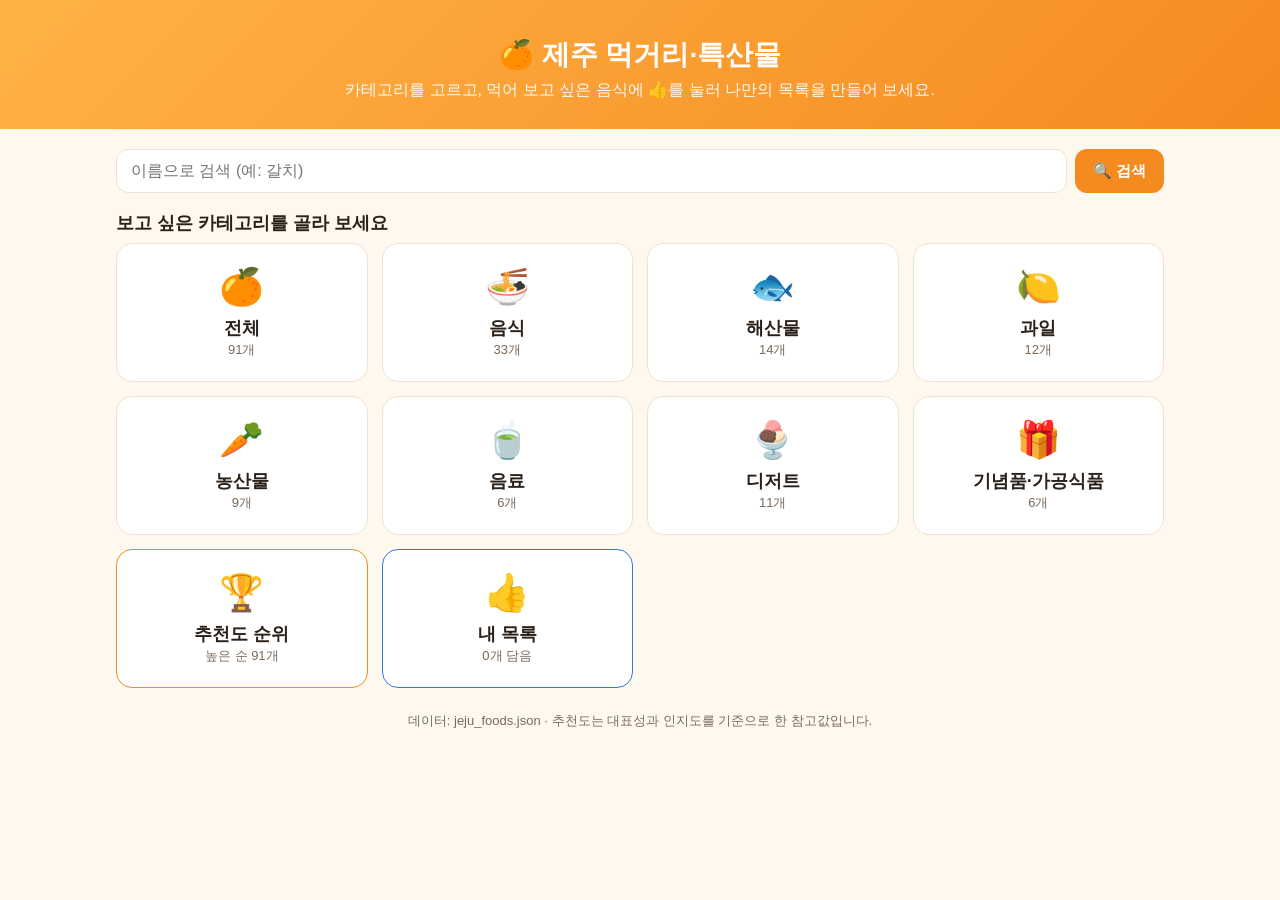
==== 김효준_index.html @ 739ebacb "첫 페이지 검색 추가, index.html을 김효준_index.html로 이름 변경 Co-Authored-By: Claude Sonnet 5.5 <noreply@anthropic." ====
<!doctype html>
<html lang="ko">
<head>
<meta charset="utf-8">
<meta name="viewport" content="width=device-width, initial-scale=1">
<title>제주 먹거리·특산물</title>
<link rel="stylesheet" href="style.css">
</head>
<body>
<header>
<h1>🍊 제주 먹거리·특산물</h1>
<p>카테고리를 고르고, 먹어 보고 싶은 음식에 👍를 눌러 나만의 목록을 만들어 보세요.</p>
</header>
<main>
<form class="home-search" action="list.html" method="get">
<input type="hidden" name="c" value="전체">
<input name="q" type="search" placeholder="이름으로 검색 (예: 갈치)" aria-label="이름으로 검색">
<button type="submit">🔍 검색</button>
</form>
<h2 class="sec-title">보고 싶은 카테고리를 골라 보세요</h2>
<div class="home-grid" id="homeGrid"></div>
<footer>데이터: jeju_foods.json · 추천도는 대표성과 인지도를 기준으로 한 참고값입니다.</footer>
</main>
<script src="data.js"></script>
<script src="common.js"></script>
<script>
const n = c => c === '전체' ? ITEMS.length : ITEMS.filter(i => i.category === c).length;
document.getElementById('homeGrid').innerHTML = CATS.map(c =>
  `<a class="cat-card" href="list.html?c=${encodeURIComponent(c)}"><span class="ico">${ICON[c]}</span><b>${esc(c)}</b><span class="n">${n(c)}개</span></a>`).join('')
  + `<a class="cat-card rank" href="list.html?c=__rank"><span class="ico">🏆</span><b>추천도 순위</b><span class="n">높은 순 ${ITEMS.length}개</span></a>`
  + `<a class="cat-card wish" href="list.html?c=__wish"><span class="ico">👍</span><b>내 목록</b><span class="n">${picked.size}개 담음</span></a>`;
</script>
</body>
</html>
---- style.css ----
:root{--bg:#fff8ee;--card:#fff;--ink:#2b2118;--sub:#7a6a5a;--main:#f58a1f;--main-d:#d46f0a;--line:#f0e2cf;--like:#2f7de1}
*{box-sizing:border-box}
body{margin:0;font-family:-apple-system,"Malgun Gothic","Apple SD Gothic Neo",sans-serif;background:var(--bg);color:var(--ink)}
header{background:linear-gradient(135deg,#ffb347,#f58a1f);color:#fff;padding:36px 16px 28px;text-align:center}
header h1{margin:0 0 6px;font-size:28px}
header p{margin:0;opacity:.95}
main{max-width:1080px;margin:0 auto;padding:16px}
.sec-title{font-size:18px;margin:8px 0}
.home-grid{display:grid;grid-template-columns:repeat(auto-fill,minmax(200px,1fr));gap:14px;margin-top:8px}
.cat-card{background:#fff;border:1px solid var(--line);border-radius:16px;padding:22px 16px;text-align:center;color:var(--ink);text-decoration:none;transition:transform .12s,box-shadow .12s;display:block}
.cat-card:hover{transform:translateY(-3px);box-shadow:0 6px 16px rgba(245,138,31,.18);border-color:var(--main)}
.cat-card .ico{font-size:36px;display:block;margin-bottom:8px}
.cat-card b{display:block;font-size:18px}
.cat-card .n{color:var(--sub);font-size:13px}
.cat-card.wish{border-color:var(--like)}
.top{display:flex;align-items:center;gap:12px;margin-bottom:8px;flex-wrap:wrap}
.top h2{margin:0;font-size:22px}
.back{border:1px solid var(--line);background:#fff;border-radius:10px;padding:8px 14px;cursor:pointer;font-size:14px;font-family:inherit;color:var(--ink);text-decoration:none}
.back:hover{border-color:var(--main)}
.clear{margin-left:auto;border:0;background:none;color:var(--sub);text-decoration:underline;cursor:pointer;font-size:13px}
.toolbar{display:flex;flex-wrap:wrap;gap:10px;margin:8px 0 12px}
.toolbar input,.toolbar select{padding:10px 12px;border:1px solid var(--line);border-radius:10px;font-size:15px;background:#fff;font-family:inherit}
.toolbar input{flex:1;min-width:180px}
.count{color:var(--sub);font-size:14px;margin:4px 0 12px}
.grid{display:grid;grid-template-columns:repeat(auto-fill,minmax(240px,1fr));gap:14px}
.card{background:var(--card);border:1px solid var(--line);border-radius:14px;padding:16px;display:flex;flex-direction:column;gap:8px;position:relative}
.card h3{margin:0;font-size:18px;padding-right:44px}
.tag{align-self:flex-start;font-size:12px;background:#fff1de;color:var(--main-d);padding:3px 9px;border-radius:999px}
.desc{margin:0;color:var(--sub);font-size:14px;line-height:1.5;flex:1}
.score{display:flex;align-items:center;gap:8px;font-size:13px;color:var(--sub)}
.bar{flex:1;height:6px;background:var(--line);border-radius:3px;overflow:hidden}
.bar i{display:block;height:100%;background:var(--main)}
.like{position:absolute;top:10px;right:10px;border:1px solid var(--line);background:#fff;border-radius:999px;font-size:20px;cursor:pointer;line-height:1;padding:6px 8px;filter:grayscale(1);opacity:.55}
.like:hover{opacity:1}
.like.on{filter:none;opacity:1;border-color:var(--like);background:#eaf2fd}
.card.picked{border-color:var(--like);box-shadow:0 0 0 1px var(--like) inset}
.empty{text-align:center;color:var(--sub);padding:48px 0;grid-column:1/-1}
footer{text-align:center;color:var(--sub);font-size:13px;padding:24px 0 40px}
.cat-card.rank{border-color:var(--main)}
.rk{align-self:flex-start;font-size:13px;font-weight:700;background:#f3ece2;color:var(--sub);padding:3px 10px;border-radius:999px}
.rk.r1{background:#ffd54a;color:#5a4300}
.rk.r2{background:#d9dee5;color:#39424e}
.rk.r3{background:#f0b78a;color:#5c3213}
.home-search{display:flex;gap:8px;margin:4px 0 18px}
.home-search input{flex:1;min-width:0;padding:12px 14px;border:1px solid var(--line);border-radius:12px;font-size:16px;background:#fff;font-family:inherit}
.home-search input:focus{outline:none;border-color:var(--main);box-shadow:0 0 0 3px rgba(245,138,31,.2)}
.home-search button{padding:0 18px;border:0;border-radius:12px;background:var(--main);color:#fff;font-size:15px;font-weight:700;font-family:inherit;cursor:pointer}
.home-search button:hover{background:var(--main-d)}
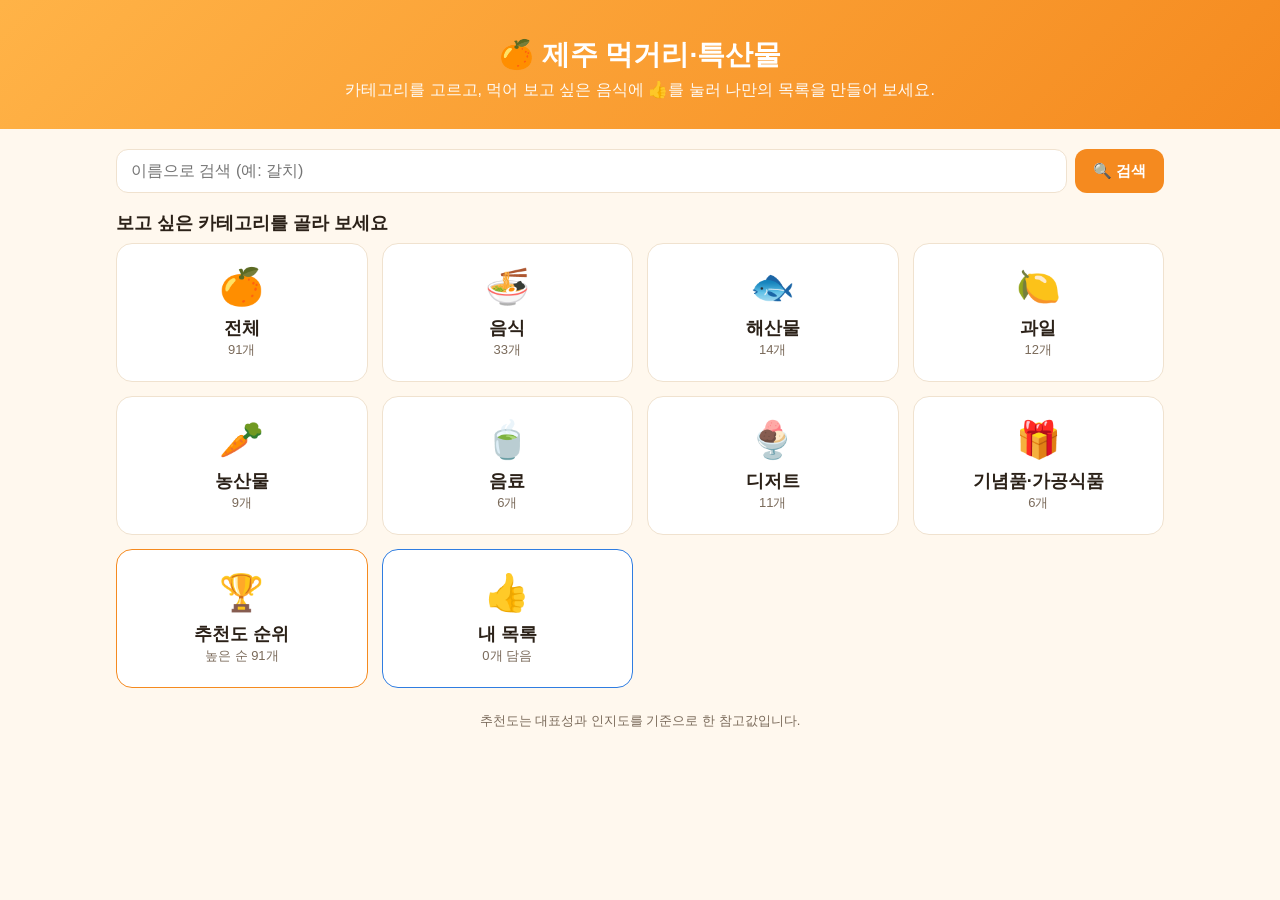
==== commit 832c6427: "김효준_index.html을 단일 파일로 통합 (스타일·데이터·목록 화면 포함) Co-Authored-By: Claude Sonnet 5.5 <noreply@anthropic.co" ====
--- a/김효준_index.html
+++ b/김효준_index.html
@@ -4,31 +4,898 @@
 <meta charset="utf-8">
 <meta name="viewport" content="width=device-width, initial-scale=1">
 <title>제주 먹거리·특산물</title>
-<link rel="stylesheet" href="style.css">
+<style>
+:root{--bg:#fff8ee;--card:#fff;--ink:#2b2118;--sub:#7a6a5a;--main:#f58a1f;--main-d:#d46f0a;--line:#f0e2cf;--like:#2f7de1}
+*{box-sizing:border-box}
+body{margin:0;font-family:-apple-system,"Malgun Gothic","Apple SD Gothic Neo",sans-serif;background:var(--bg);color:var(--ink)}
+header{background:linear-gradient(135deg,#ffb347,#f58a1f);color:#fff;padding:36px 16px 28px;text-align:center}
+header h1{margin:0 0 6px;font-size:28px}
+header p{margin:0;opacity:.95}
+main{max-width:1080px;margin:0 auto;padding:16px}
+.sec-title{font-size:18px;margin:8px 0}
+.home-grid{display:grid;grid-template-columns:repeat(auto-fill,minmax(200px,1fr));gap:14px;margin-top:8px}
+.cat-card{background:#fff;border:1px solid var(--line);border-radius:16px;padding:22px 16px;text-align:center;color:var(--ink);text-decoration:none;transition:transform .12s,box-shadow .12s;display:block}
+.cat-card:hover{transform:translateY(-3px);box-shadow:0 6px 16px rgba(245,138,31,.18);border-color:var(--main)}
+.cat-card .ico{font-size:36px;display:block;margin-bottom:8px}
+.cat-card b{display:block;font-size:18px}
+.cat-card .n{color:var(--sub);font-size:13px}
+.cat-card.wish{border-color:var(--like)}
+.top{display:flex;align-items:center;gap:12px;margin-bottom:8px;flex-wrap:wrap}
+.top h2{margin:0;font-size:22px}
+.back{border:1px solid var(--line);background:#fff;border-radius:10px;padding:8px 14px;cursor:pointer;font-size:14px;font-family:inherit;color:var(--ink);text-decoration:none}
+.back:hover{border-color:var(--main)}
+.clear{margin-left:auto;border:0;background:none;color:var(--sub);text-decoration:underline;cursor:pointer;font-size:13px}
+.toolbar{display:flex;flex-wrap:wrap;gap:10px;margin:8px 0 12px}
+.toolbar input,.toolbar select{padding:10px 12px;border:1px solid var(--line);border-radius:10px;font-size:15px;background:#fff;font-family:inherit}
+.toolbar input{flex:1;min-width:180px}
+.count{color:var(--sub);font-size:14px;margin:4px 0 12px}
+.grid{display:grid;grid-template-columns:repeat(auto-fill,minmax(240px,1fr));gap:14px}
+.card{background:var(--card);border:1px solid var(--line);border-radius:14px;padding:16px;display:flex;flex-direction:column;gap:8px;position:relative}
+.card h3{margin:0;font-size:18px;padding-right:44px}
+.tag{align-self:flex-start;font-size:12px;background:#fff1de;color:var(--main-d);padding:3px 9px;border-radius:999px}
+.desc{margin:0;color:var(--sub);font-size:14px;line-height:1.5;flex:1}
+.score{display:flex;align-items:center;gap:8px;font-size:13px;color:var(--sub)}
+.bar{flex:1;height:6px;background:var(--line);border-radius:3px;overflow:hidden}
+.bar i{display:block;height:100%;background:var(--main)}
+.like{position:absolute;top:10px;right:10px;border:1px solid var(--line);background:#fff;border-radius:999px;font-size:20px;cursor:pointer;line-height:1;padding:6px 8px;filter:grayscale(1);opacity:.55}
+.like:hover{opacity:1}
+.like.on{filter:none;opacity:1;border-color:var(--like);background:#eaf2fd}
+.card.picked{border-color:var(--like);box-shadow:0 0 0 1px var(--like) inset}
+.empty{text-align:center;color:var(--sub);padding:48px 0;grid-column:1/-1}
+footer{text-align:center;color:var(--sub);font-size:13px;padding:24px 0 40px}
+.cat-card.rank{border-color:var(--main)}
+.rk{align-self:flex-start;font-size:13px;font-weight:700;background:#f3ece2;color:var(--sub);padding:3px 10px;border-radius:999px}
+.rk.r1{background:#ffd54a;color:#5a4300}
+.rk.r2{background:#d9dee5;color:#39424e}
+.rk.r3{background:#f0b78a;color:#5c3213}
+.home-search{display:flex;gap:8px;margin:4px 0 18px}
+.home-search input{flex:1;min-width:0;padding:12px 14px;border:1px solid var(--line);border-radius:12px;font-size:16px;background:#fff;font-family:inherit}
+.home-search input:focus{outline:none;border-color:var(--main);box-shadow:0 0 0 3px rgba(245,138,31,.2)}
+.home-search button{padding:0 18px;border:0;border-radius:12px;background:var(--main);color:#fff;font-size:15px;font-weight:700;font-family:inherit;cursor:pointer}
+.home-search button:hover{background:var(--main-d)}
+
+</style>
 </head>
 <body>
 <header>
 <h1>🍊 제주 먹거리·특산물</h1>
-<p>카테고리를 고르고, 먹어 보고 싶은 음식에 👍를 눌러 나만의 목록을 만들어 보세요.</p>
+<p id="lead">카테고리를 고르고, 먹어 보고 싶은 음식에 👍를 눌러 나만의 목록을 만들어 보세요.</p>
 </header>
 <main>
-<form class="home-search" action="list.html" method="get">
+
+<!-- 첫 화면 -->
+<section id="home">
+<form class="home-search" method="get">
 <input type="hidden" name="c" value="전체">
 <input name="q" type="search" placeholder="이름으로 검색 (예: 갈치)" aria-label="이름으로 검색">
 <button type="submit">🔍 검색</button>
 </form>
 <h2 class="sec-title">보고 싶은 카테고리를 골라 보세요</h2>
 <div class="home-grid" id="homeGrid"></div>
-<footer>데이터: jeju_foods.json · 추천도는 대표성과 인지도를 기준으로 한 참고값입니다.</footer>
+</section>
+
+<!-- 목록 화면 -->
+<section id="listview" hidden>
+<div class="top"><a class="back" href="?">← 처음으로</a><h2 id="title"></h2><button class="clear" id="clear">목록 비우기</button></div>
+<div class="toolbar">
+<input id="q" type="search" placeholder="이름으로 검색 (예: 갈치)">
+<select id="sort">
+<option value="high">추천도 높은 순</option>
+<option value="low">추천도 낮은 순</option>
+<option value="name">이름 가나다순</option>
+</select>
+</div>
+<div class="count" id="count"></div>
+<div class="grid" id="grid"></div>
+</section>
+
+<footer>추천도는 대표성과 인지도를 기준으로 한 참고값입니다.</footer>
 </main>
-<script src="data.js"></script>
-<script src="common.js"></script>
+
+<!-- 데이터 (jeju_foods.json 과 같은 내용을 파일 안에 포함) -->
 <script>
-const n = c => c === '전체' ? ITEMS.length : ITEMS.filter(i => i.category === c).length;
-document.getElementById('homeGrid').innerHTML = CATS.map(c =>
-  `<a class="cat-card" href="list.html?c=${encodeURIComponent(c)}"><span class="ico">${ICON[c]}</span><b>${esc(c)}</b><span class="n">${n(c)}개</span></a>`).join('')
-  + `<a class="cat-card rank" href="list.html?c=__rank"><span class="ico">🏆</span><b>추천도 순위</b><span class="n">높은 순 ${ITEMS.length}개</span></a>`
-  + `<a class="cat-card wish" href="list.html?c=__wish"><span class="ico">👍</span><b>내 목록</b><span class="n">${picked.size}개 담음</span></a>`;
+// jeju_foods.json 과 같은 내용 (파일로 열어도 동작하도록 JS로 포함)
+window.JEJU_DATA = {
+  "region": "제주특별자치도",
+  "topic": "제주 먹거리·특산물",
+  "items": [
+    {
+      "name": "고기국수",
+      "category": "음식",
+      "description": "돼지 사골 육수에 중면과 수육을 올린 제주의 대표 국수. 잔치 음식에서 유래했다.",
+      "score": 92,
+      "selected": false,
+      "source": "https://www.visitjeju.net"
+    },
+    {
+      "name": "몸국",
+      "category": "음식",
+      "description": "돼지 육수에 모자반(몸)을 넣고 끓인 제주 잔치 국물 요리.",
+      "score": 70,
+      "selected": false,
+      "source": "https://www.visitjeju.net"
+    },
+    {
+      "name": "각재기국",
+      "category": "음식",
+      "description": "각재기(전갱이)를 배추와 함께 맑게 끓인 제주식 생선국.",
+      "score": 60,
+      "selected": false,
+      "source": "https://www.visitjeju.net"
+    },
+    {
+      "name": "갈치국",
+      "category": "음식",
+      "description": "싱싱한 갈치에 늙은호박과 배추를 넣어 끓인 시원한 국.",
+      "score": 78,
+      "selected": false,
+      "source": "https://www.visitjeju.net"
+    },
+    {
+      "name": "갈치조림",
+      "category": "음식",
+      "description": "무와 감자를 깔고 은갈치를 양념에 졸인 제주 대표 밥반찬.",
+      "score": 88,
+      "selected": false,
+      "source": "https://www.visitjeju.net"
+    },
+    {
+      "name": "성게미역국",
+      "category": "음식",
+      "description": "보라성게알을 듬뿍 넣어 끓이는 제주 해안가 미역국.",
+      "score": 76,
+      "selected": false,
+      "source": "https://www.visitjeju.net"
+    },
+    {
+      "name": "보말칼국수",
+      "category": "음식",
+      "description": "보말(고둥)로 낸 진한 육수의 칼국수.",
+      "score": 80,
+      "selected": false,
+      "source": "https://www.visitjeju.net"
+    },
+    {
+      "name": "접짝뼈국",
+      "category": "음식",
+      "description": "돼지 갈비뼈(접짝뼈)를 푹 고아 낸 제주 향토 국.",
+      "score": 55,
+      "selected": false,
+      "source": "https://www.visitjeju.net"
+    },
+    {
+      "name": "고사리육개장",
+      "category": "음식",
+      "description": "제주 고사리와 돼지고기를 푹 끓인 얼큰한 육개장.",
+      "score": 85,
+      "selected": false,
+      "source": "https://www.visitjeju.net"
+    },
+    {
+      "name": "멜국",
+      "category": "음식",
+      "description": "제철 멸치(멜)를 배추와 넣어 끓인 시원한 국.",
+      "score": 58,
+      "selected": false,
+      "source": "https://www.visitjeju.net"
+    },
+    {
+      "name": "자리물회",
+      "category": "음식",
+      "description": "자리돔을 뼈째 썰어 된장 또는 식초 육수에 말아먹는 여름 물회.",
+      "score": 84,
+      "selected": false,
+      "source": "https://www.visitjeju.net"
+    },
+    {
+      "name": "한치물회",
+      "category": "음식",
+      "description": "오징어류 한치를 채 썰어 새콤달콤한 육수에 먹는 물회.",
+      "score": 82,
+      "selected": false,
+      "source": "https://www.visitjeju.net"
+    },
+    {
+      "name": "옥돔구이",
+      "category": "음식",
+      "description": "담백하고 쫀득한 옥돔을 소금 간하여 구운 제주 대표 생선구이.",
+      "score": 86,
+      "selected": false,
+      "source": "https://www.visitjeju.net"
+    },
+    {
+      "name": "옥돔미역국",
+      "category": "음식",
+      "description": "옥돔으로 맑게 끓인 제주 생일상 미역국.",
+      "score": 74,
+      "selected": false,
+      "source": "https://www.visitjeju.net"
+    },
+    {
+      "name": "고등어회",
+      "category": "음식",
+      "description": "제주 바다 갓 잡은 고등어를 회로 즐기는 별미.",
+      "score": 83,
+      "selected": false,
+      "source": "https://www.visitjeju.net"
+    },
+    {
+      "name": "고등어조림",
+      "category": "음식",
+      "description": "무를 깔고 묵은지나 양념으로 조린 고등어 요리.",
+      "score": 72,
+      "selected": false,
+      "source": "https://www.visitjeju.net"
+    },
+    {
+      "name": "전복죽",
+      "category": "음식",
+      "description": "내장까지 갈아 넣어 고소하고 진한 제주 전복죽.",
+      "score": 90,
+      "selected": false,
+      "source": "https://www.visitjeju.net"
+    },
+    {
+      "name": "전복뚝배기",
+      "category": "음식",
+      "description": "제주 전복을 뚝배기에 넣어 끓인 영양 국물 요리.",
+      "score": 79,
+      "selected": false,
+      "source": "https://www.visitjeju.net"
+    },
+    {
+      "name": "해물뚝배기",
+      "category": "음식",
+      "description": "각종 해산물과 채소를 넣어 얼큰하게 끓인 뚝배기.",
+      "score": 75,
+      "selected": false,
+      "source": "https://www.visitjeju.net"
+    },
+    {
+      "name": "오분자기뚝배기",
+      "category": "음식",
+      "description": "전복 닮은 오분자기를 넣고 끓인 제주 향토 뚝배기.",
+      "score": 81,
+      "selected": false,
+      "source": "https://www.visitjeju.net"
+    },
+    {
+      "name": "돔베고기",
+      "category": "음식",
+      "description": "삶은 돼지고기를 도마(돔베)째 썰어 내는 제주식 수육.",
+      "score": 89,
+      "selected": false,
+      "source": "https://www.visitjeju.net"
+    },
+    {
+      "name": "제주식 순대",
+      "category": "음식",
+      "description": "찹쌀과 채소 등을 채워 만든 제주식 순대.",
+      "score": 54,
+      "selected": false,
+      "source": "https://www.visitjeju.net"
+    },
+    {
+      "name": "꿩메밀칼국수",
+      "category": "음식",
+      "description": "꿩 육수와 메밀면으로 만든 제주 옛 겨울 음식.",
+      "score": 52,
+      "selected": false,
+      "source": "https://www.visitjeju.net"
+    },
+    {
+      "name": "메밀비빔국수",
+      "category": "음식",
+      "description": "제주산 메밀면을 양념에 비벼 먹는 국수.",
+      "score": 66,
+      "selected": false,
+      "source": "https://www.visitjeju.net"
+    },
+    {
+      "name": "성게비빔밥",
+      "category": "음식",
+      "description": "성게알을 올려 비벼 먹는 해산물 비빔밥.",
+      "score": 77,
+      "selected": false,
+      "source": "https://www.visitjeju.net"
+    },
+    {
+      "name": "톳밥",
+      "category": "음식",
+      "description": "제주 톳을 넣어 지은 향긋한 밥.",
+      "score": 50,
+      "selected": false,
+      "source": "https://www.visitjeju.net"
+    },
+    {
+      "name": "말고기육회",
+      "category": "음식",
+      "description": "제주마 고기로 만든 육회. 제주 향토 음식.",
+      "score": 45,
+      "selected": false,
+      "source": "https://www.visitjeju.net"
+    },
+    {
+      "name": "갈치구이",
+      "category": "음식",
+      "description": "은갈치를 통째로 구워 담백하게 즐기는 요리.",
+      "score": 85,
+      "selected": false,
+      "source": "https://www.visitjeju.net"
+    },
+    {
+      "name": "몸국 정식",
+      "category": "음식",
+      "description": "몸국을 중심으로 한 제주 반상 한 상차림.",
+      "score": 48,
+      "selected": false,
+      "source": "https://www.visitjeju.net"
+    },
+    {
+      "name": "접짝뼈 갈비찜",
+      "category": "음식",
+      "description": "돼지 접짝뼈를 양념에 쪄낸 제주식 갈비찜.",
+      "score": 47,
+      "selected": false,
+      "source": "https://www.visitjeju.net"
+    },
+    {
+      "name": "은갈치",
+      "category": "해산물",
+      "description": "은빛 비늘이 선명한 제주 대표 갈치. 낚시로 잡아 품질이 높다.",
+      "score": 93,
+      "selected": false,
+      "source": "https://www.visitjeju.net"
+    },
+    {
+      "name": "옥돔",
+      "category": "해산물",
+      "description": "붉은빛이 도는 제주 대표 생선. 제사상에도 오른다.",
+      "score": 88,
+      "selected": false,
+      "source": "https://www.visitjeju.net"
+    },
+    {
+      "name": "한치",
+      "category": "해산물",
+      "description": "제주 여름철 대표 오징어류. 쫄깃하고 담백하다.",
+      "score": 80,
+      "selected": false,
+      "source": "https://www.visitjeju.net"
+    },
+    {
+      "name": "제주 전복",
+      "category": "해산물",
+      "description": "해녀가 채취하거나 양식한 제주의 대표 해산물.",
+      "score": 91,
+      "selected": false,
+      "source": "https://www.visitjeju.net"
+    },
+    {
+      "name": "오분자기",
+      "category": "해산물",
+      "description": "전복과 닮은 작은 조개류. 제주 해안에서 난다.",
+      "score": 70,
+      "selected": false,
+      "source": "https://www.visitjeju.net"
+    },
+    {
+      "name": "뿔소라",
+      "category": "해산물",
+      "description": "제주 해녀가 채취하는 대표 소라. 구이와 회로 먹는다.",
+      "score": 78,
+      "selected": false,
+      "source": "https://www.visitjeju.net"
+    },
+    {
+      "name": "보말",
+      "category": "해산물",
+      "description": "바위에 붙은 작은 고둥. 칼국수나 죽에 쓰인다.",
+      "score": 72,
+      "selected": false,
+      "source": "https://www.visitjeju.net"
+    },
+    {
+      "name": "성게(보라성게)",
+      "category": "해산물",
+      "description": "해녀가 채취하는 성게알. 봄~여름이 제철이다.",
+      "score": 75,
+      "selected": false,
+      "source": "https://www.visitjeju.net"
+    },
+    {
+      "name": "자리돔",
+      "category": "해산물",
+      "description": "제주 여름 대표 생선. 물회와 구이로 먹는다.",
+      "score": 82,
+      "selected": false,
+      "source": "https://www.visitjeju.net"
+    },
+    {
+      "name": "방어",
+      "category": "해산물",
+      "description": "겨울 모슬포 방어가 유명하다.",
+      "score": 68,
+      "selected": false,
+      "source": "https://www.visitjeju.net"
+    },
+    {
+      "name": "제주 멸치(멜)",
+      "category": "해산물",
+      "description": "제철 멜은 국과 튀김으로 즐긴다.",
+      "score": 50,
+      "selected": false,
+      "source": "https://www.visitjeju.net"
+    },
+    {
+      "name": "톳",
+      "category": "해산물",
+      "description": "제주 바다의 해조류. 무침과 밥에 쓰인다.",
+      "score": 60,
+      "selected": false,
+      "source": "https://www.visitjeju.net"
+    },
+    {
+      "name": "우뭇가사리",
+      "category": "해산물",
+      "description": "한천과 우무 재료. 제주식 우뭇가사리 냉국이 별미다.",
+      "score": 50,
+      "selected": false,
+      "source": "https://www.visitjeju.net"
+    },
+    {
+      "name": "제주 돌미역",
+      "category": "해산물",
+      "description": "제주 청정 해안에서 자라는 거친 질감의 미역.",
+      "score": 57,
+      "selected": false,
+      "source": "https://www.visitjeju.net"
+    },
+    {
+      "name": "감귤",
+      "category": "과일",
+      "description": "제주를 대표하는 온주밀감. 겨울 대표 과일.",
+      "score": 96,
+      "selected": false,
+      "source": "https://www.visitjeju.net"
+    },
+    {
+      "name": "한라봉",
+      "category": "과일",
+      "description": "꼭지가 한라산을 닮은 달콤새콤한 만감류.",
+      "score": 92,
+      "selected": false,
+      "source": "https://www.visitjeju.net"
+    },
+    {
+      "name": "천혜향",
+      "category": "과일",
+      "description": "향이 진하고 과즙이 풍부한 만감류.",
+      "score": 87,
+      "selected": false,
+      "source": "https://www.visitjeju.net"
+    },
+    {
+      "name": "레드향",
+      "category": "과일",
+      "description": "한라봉과 온주밀감을 교배한 붉은빛 만감류.",
+      "score": 84,
+      "selected": false,
+      "source": "https://www.visitjeju.net"
+    },
+    {
+      "name": "황금향",
+      "category": "과일",
+      "description": "크고 단맛이 강한 만감류.",
+      "score": 72,
+      "selected": false,
+      "source": "https://www.visitjeju.net"
+    },
+    {
+      "name": "카라향",
+      "category": "과일",
+      "description": "껍질이 얇고 달콤한 오렌지계 과일.",
+      "score": 62,
+      "selected": false,
+      "source": "https://www.visitjeju.net"
+    },
+    {
+      "name": "청귤",
+      "category": "과일",
+      "description": "덜 익은 푸른 귤. 청과 차에 쓰인다.",
+      "score": 65,
+      "selected": false,
+      "source": "https://www.visitjeju.net"
+    },
+    {
+      "name": "하귤",
+      "category": "과일",
+      "description": "여름 귤이라 불리는 크고 신맛 나는 귤.",
+      "score": 42,
+      "selected": false,
+      "source": "https://www.visitjeju.net"
+    },
+    {
+      "name": "애플망고",
+      "category": "과일",
+      "description": "제주 온실에서 재배하는 달콤한 망고.",
+      "score": 70,
+      "selected": false,
+      "source": "https://www.visitjeju.net"
+    },
+    {
+      "name": "용과",
+      "category": "과일",
+      "description": "제주 온실 재배 열대과일.",
+      "score": 48,
+      "selected": false,
+      "source": "https://www.visitjeju.net"
+    },
+    {
+      "name": "백향과",
+      "category": "과일",
+      "description": "새콤달콤한 열대과일. 제주에서 재배한다.",
+      "score": 52,
+      "selected": false,
+      "source": "https://www.visitjeju.net"
+    },
+    {
+      "name": "제주 바나나",
+      "category": "과일",
+      "description": "제주에서 재배한 국산 바나나.",
+      "score": 44,
+      "selected": false,
+      "source": "https://www.visitjeju.net"
+    },
+    {
+      "name": "구좌 당근",
+      "category": "농산물",
+      "description": "제주 구좌읍에서 나는 당근. 단맛이 강하다.",
+      "score": 76,
+      "selected": false,
+      "source": "https://www.visitjeju.net"
+    },
+    {
+      "name": "제주 월동무",
+      "category": "농산물",
+      "description": "겨울을 나며 자라 달고 아삭한 무.",
+      "score": 55,
+      "selected": false,
+      "source": "https://www.visitjeju.net"
+    },
+    {
+      "name": "제주 마늘(마농)",
+      "category": "농산물",
+      "description": "제주 향토 마늘. 마농이라 부른다.",
+      "score": 58,
+      "selected": false,
+      "source": "https://www.visitjeju.net"
+    },
+    {
+      "name": "제주 양배추",
+      "category": "농산물",
+      "description": "겨울 제주에서 자라는 달고 부드러운 양배추.",
+      "score": 45,
+      "selected": false,
+      "source": "https://www.visitjeju.net"
+    },
+    {
+      "name": "제주 고사리",
+      "category": "농산물",
+      "description": "봄 한라산 자락에서 채취하는 고사리.",
+      "score": 80,
+      "selected": false,
+      "source": "https://www.visitjeju.net"
+    },
+    {
+      "name": "제주 메밀",
+      "category": "농산물",
+      "description": "제주의 대표 곡물. 국수와 빙떡의 재료.",
+      "score": 64,
+      "selected": false,
+      "source": "https://www.visitjeju.net"
+    },
+    {
+      "name": "우도 땅콩",
+      "category": "농산물",
+      "description": "우도의 모래땅에서 자란 고소한 땅콩.",
+      "score": 83,
+      "selected": false,
+      "source": "https://www.visitjeju.net"
+    },
+    {
+      "name": "제주 고구마",
+      "category": "농산물",
+      "description": "달고 포슬한 제주 고구마.",
+      "score": 56,
+      "selected": false,
+      "source": "https://www.visitjeju.net"
+    },
+    {
+      "name": "제주 유채꿀",
+      "category": "농산물",
+      "description": "봄 유채꽃에서 얻은 꿀.",
+      "score": 46,
+      "selected": false,
+      "source": "https://www.visitjeju.net"
+    },
+    {
+      "name": "제주 흑돼지",
+      "category": "음식",
+      "description": "오겹살과 근고기로 유명한 제주 토종 흑돼지.",
+      "score": 95,
+      "selected": false,
+      "source": "https://www.visitjeju.net"
+    },
+    {
+      "name": "제주마 말고기",
+      "category": "음식",
+      "description": "제주의 말 문화에서 이어진 고기 요리.",
+      "score": 40,
+      "selected": false,
+      "source": "https://www.visitjeju.net"
+    },
+    {
+      "name": "제주 토종닭",
+      "category": "음식",
+      "description": "백숙이나 닭요리로 즐기는 제주 토종닭.",
+      "score": 50,
+      "selected": false,
+      "source": "https://www.visitjeju.net"
+    },
+    {
+      "name": "오메기떡",
+      "category": "디저트",
+      "description": "차조(오메기)로 만든 떡. 팥소를 올려 먹는다.",
+      "score": 88,
+      "selected": false,
+      "source": "https://www.visitjeju.net"
+    },
+    {
+      "name": "빙떡",
+      "category": "디저트",
+      "description": "메밀 반죽에 무채를 말아 만든 담백한 떡.",
+      "score": 62,
+      "selected": false,
+      "source": "https://www.visitjeju.net"
+    },
+    {
+      "name": "기정떡",
+      "category": "디저트",
+      "description": "술로 발효시킨 제주식 증편.",
+      "score": 57,
+      "selected": false,
+      "source": "https://www.visitjeju.net"
+    },
+    {
+      "name": "상웨떡",
+      "category": "디저트",
+      "description": "밀가루에 막걸리로 부풀려 쪄낸 제주 전통 떡.",
+      "score": 43,
+      "selected": false,
+      "source": "https://www.visitjeju.net"
+    },
+    {
+      "name": "보리빵",
+      "category": "디저트",
+      "description": "보리 반죽을 쪄낸 제주식 빵.",
+      "score": 51,
+      "selected": false,
+      "source": "https://www.visitjeju.net"
+    },
+    {
+      "name": "조침떡",
+      "category": "디저트",
+      "description": "차조로 만든 제주식 잔치 떡.",
+      "score": 44,
+      "selected": false,
+      "source": "https://www.visitjeju.net"
+    },
+    {
+      "name": "오메기술",
+      "category": "음료",
+      "description": "차조로 빚은 제주 전통 탁주.",
+      "score": 60,
+      "selected": false,
+      "source": "https://www.visitjeju.net"
+    },
+    {
+      "name": "고소리술",
+      "category": "음료",
+      "description": "오메기술을 증류한 제주 전통 소주.",
+      "score": 55,
+      "selected": false,
+      "source": "https://www.visitjeju.net"
+    },
+    {
+      "name": "쉰다리",
+      "category": "음료",
+      "description": "남은 밥을 발효시킨 제주 전통 음료.",
+      "score": 35,
+      "selected": false,
+      "source": "https://www.visitjeju.net"
+    },
+    {
+      "name": "한라산 소주",
+      "category": "음료",
+      "description": "제주를 대표하는 소주.",
+      "score": 84,
+      "selected": false,
+      "source": "https://www.visitjeju.net"
+    },
+    {
+      "name": "제주 녹차",
+      "category": "음료",
+      "description": "한라산 자락에서 재배한 녹차.",
+      "score": 66,
+      "selected": false,
+      "source": "https://www.visitjeju.net"
+    },
+    {
+      "name": "감귤주스",
+      "category": "음료",
+      "description": "제주 감귤을 짜서 만든 주스.",
+      "score": 74,
+      "selected": false,
+      "source": "https://www.visitjeju.net"
+    },
+    {
+      "name": "감귤 아이스크림",
+      "category": "디저트",
+      "description": "감귤을 넣은 제주식 아이스크림.",
+      "score": 68,
+      "selected": false,
+      "source": "https://www.visitjeju.net"
+    },
+    {
+      "name": "우도 땅콩 아이스크림",
+      "category": "디저트",
+      "description": "우도 땅콩을 올려 낸 아이스크림.",
+      "score": 76,
+      "selected": false,
+      "source": "https://www.visitjeju.net"
+    },
+    {
+      "name": "녹차 롤케이크",
+      "category": "디저트",
+      "description": "제주 녹차를 활용한 롤케이크.",
+      "score": 64,
+      "selected": false,
+      "source": "https://www.visitjeju.net"
+    },
+    {
+      "name": "당근케이크",
+      "category": "디저트",
+      "description": "구좌 당근을 활용한 케이크.",
+      "score": 55,
+      "selected": false,
+      "source": "https://www.visitjeju.net"
+    },
+    {
+      "name": "한라봉 에이드",
+      "category": "디저트",
+      "description": "한라봉을 활용한 새콤한 에이드.",
+      "score": 59,
+      "selected": false,
+      "source": "https://www.visitjeju.net"
+    },
+    {
+      "name": "감귤초콜릿",
+      "category": "기념품·가공식품",
+      "description": "귤피를 넣은 대표 제주 기념품.",
+      "score": 82,
+      "selected": false,
+      "source": "https://www.visitjeju.net"
+    },
+    {
+      "name": "한라봉청",
+      "category": "기념품·가공식품",
+      "description": "한라봉으로 만든 청. 차와 에이드로 먹는다.",
+      "score": 58,
+      "selected": false,
+      "source": "https://www.visitjeju.net"
+    },
+    {
+      "name": "감귤칩",
+      "category": "기념품·가공식품",
+      "description": "귤을 얇게 말린 간식.",
+      "score": 53,
+      "selected": false,
+      "source": "https://www.visitjeju.net"
+    },
+    {
+      "name": "귤피차",
+      "category": "기념품·가공식품",
+      "description": "귤 껍질(진피)을 말려 우린 차.",
+      "score": 45,
+      "selected": false,
+      "source": "https://www.visitjeju.net"
+    },
+    {
+      "name": "백년초 제품",
+      "category": "기념품·가공식품",
+      "description": "제주 백년초를 활용한 가공식품.",
+      "score": 40,
+      "selected": false,
+      "source": "https://www.visitjeju.net"
+    },
+    {
+      "name": "마농장아찌",
+      "category": "기념품·가공식품",
+      "description": "제주 마늘로 만든 장아찌.",
+      "score": 38,
+      "selected": false,
+      "source": "https://www.visitjeju.net"
+    }
+  ]
+};
+</script>
+<script>
+const ITEMS = window.JEJU_DATA.items;
+const CATS = ['전체','음식','해산물','과일','농산물','음료','디저트','기념품·가공식품'];
+const ICON = {'전체':'🍊','음식':'🍜','해산물':'🐟','과일':'🍋','농산물':'🥕','음료':'🍵','디저트':'🍨','기념품·가공식품':'🎁'};
+const KEY = 'jeju_foods_selected';
+let picked = new Set();
+try { picked = new Set(JSON.parse(localStorage.getItem(KEY) || '[]')); } catch (e) {}
+function savePicked() { try { localStorage.setItem(KEY, JSON.stringify([...picked])); } catch (e) {} }
+function esc(s) { return String(s).replace(/[&<>"]/g, c => ({'&':'&amp;','<':'&lt;','>':'&gt;','"':'&quot;'}[c])); }
+</script>
+<script>
+const $ = id => document.getElementById(id);
+const params = new URLSearchParams(location.search);
+const cParam = params.get('c');
+
+if (cParam === null) {
+  // ── 첫 화면 ──
+  const n = c => c === '전체' ? ITEMS.length : ITEMS.filter(i => i.category === c).length;
+  $('homeGrid').innerHTML = CATS.map(c =>
+    `<a class="cat-card" href="?c=${encodeURIComponent(c)}"><span class="ico">${ICON[c]}</span><b>${esc(c)}</b><span class="n">${n(c)}개</span></a>`).join('')
+    + `<a class="cat-card rank" href="?c=__rank"><span class="ico">🏆</span><b>추천도 순위</b><span class="n">높은 순 ${ITEMS.length}개</span></a>`
+    + `<a class="cat-card wish" href="?c=__wish"><span class="ico">👍</span><b>내 목록</b><span class="n">${picked.size}개 담음</span></a>`;
+} else {
+  // ── 목록 화면 ──
+  $('home').hidden = true; $('listview').hidden = false; $('lead').hidden = true;
+  let view = cParam;
+  if (view !== '__wish' && view !== '__rank' && !CATS.includes(view)) view = '전체';
+  var q = params.get('q') || '', sort = 'high';
+  $('q').value = q;
+  document.title = (view === '__wish' ? '내 목록' : view === '__rank' ? '추천도 순위' : view) + ' · 제주 먹거리·특산물';
+  $('title').textContent = view === '__wish' ? '👍 내 목록' : view === '__rank' ? '🏆 추천도 순위' : ICON[view] + ' ' + view;
+  if (view === '__rank') { sort = 'high'; $('sort').style.display = 'none'; }
+  // 추천도 순위(동점이면 같은 순위)
+  const RANK = {};
+  [...ITEMS].sort((a, b) => b.score - a.score).forEach((i, idx, arr) => { RANK[i.name] = idx > 0 && arr[idx - 1].score === i.score ? RANK[arr[idx - 1].name] : idx + 1; });
+
+  function render() {
+    $('clear').style.display = view === '__wish' && picked.size ? '' : 'none';
+    const list = ITEMS.filter(i => {
+      if (view === '__wish') { if (!picked.has(i.name)) return false; }
+      else if (view !== '전체' && view !== '__rank' && i.category !== view) return false;
+      return i.name.toLowerCase().includes(q.trim().toLowerCase());
+    });
+    list.sort((a, b) => sort === 'high' ? b.score - a.score : sort === 'low' ? a.score - b.score : a.name.localeCompare(b.name, 'ko'));
+    $('count').textContent = `${list.length}개 항목`;
+    $('grid').innerHTML = list.length ? list.map(i => {
+      const on = picked.has(i.name);
+      return `<article class="card ${on ? 'picked' : ''}">
+        ${view === '__rank' ? `<span class="rk r${RANK[i.name] <= 3 ? RANK[i.name] : 0}">${RANK[i.name]}위</span>` : ''}
+        <button class="like ${on ? 'on' : ''}" data-n="${esc(i.name)}" aria-label="내 목록 담기/빼기" title="${on ? '내 목록에서 빼기' : '내 목록에 담기'}">👍</button>
+        <h3>${esc(i.name)}</h3><span class="tag">${esc(i.category)}</span>
+        <p class="desc">${esc(i.description)}</p>
+        <div class="score"><span>추천도 ${i.score}</span><div class="bar"><i style="width:${i.score}%"></i></div></div>
+      </article>`;
+    }).join('') : `<div class="empty">${view === '__wish' ? '아직 담은 항목이 없어요. 다른 카테고리에서 👍를 눌러 보세요.' : '검색 결과가 없습니다.'}</div>`;
+  }
+  $('grid').addEventListener('click', e => {
+    const b = e.target.closest('.like'); if (!b) return;
+    const nm = b.dataset.n;
+    picked.has(nm) ? picked.delete(nm) : picked.add(nm); savePicked(); render();
+  });
+  $('clear').addEventListener('click', () => { picked.clear(); savePicked(); render(); });
+  $('q').addEventListener('input', e => { q = e.target.value; render(); });
+  $('sort').addEventListener('change', e => { sort = e.target.value; render(); });
+  render();
+}
 </script>
 </body>
 </html>
